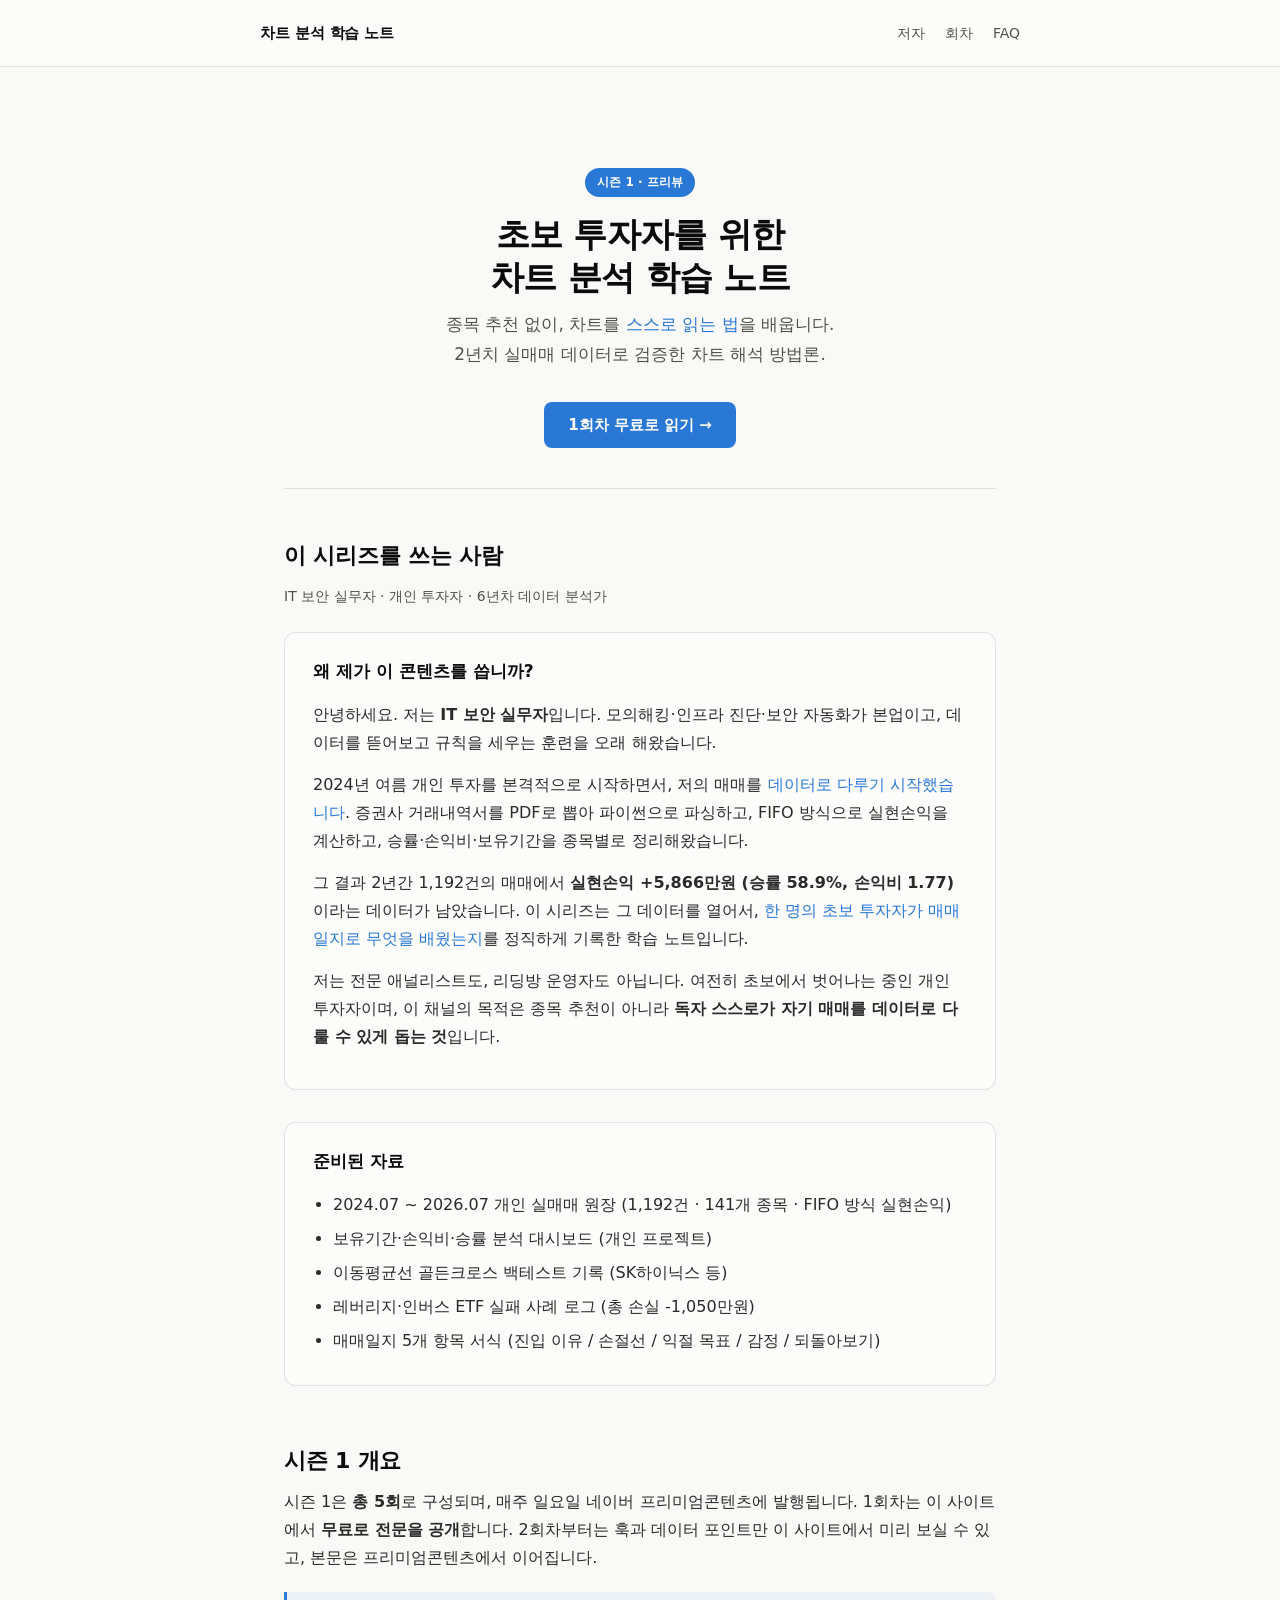
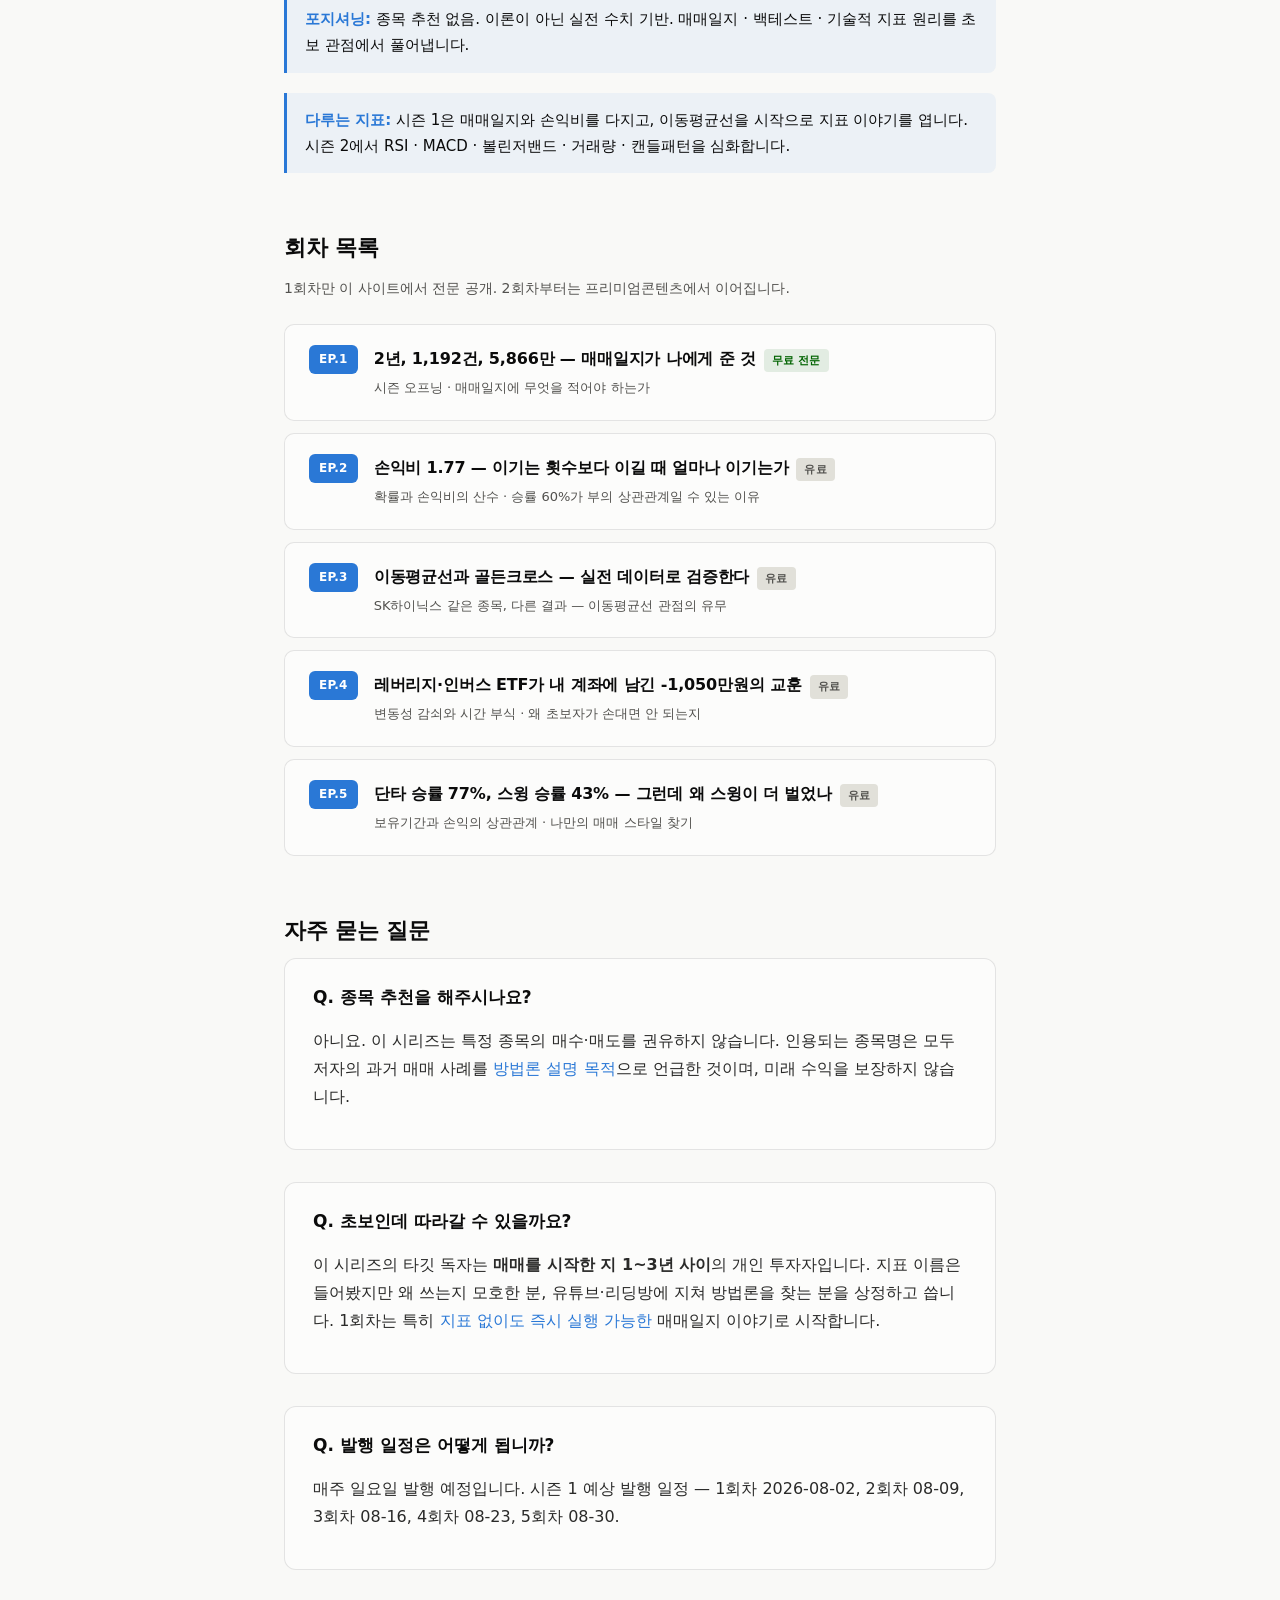
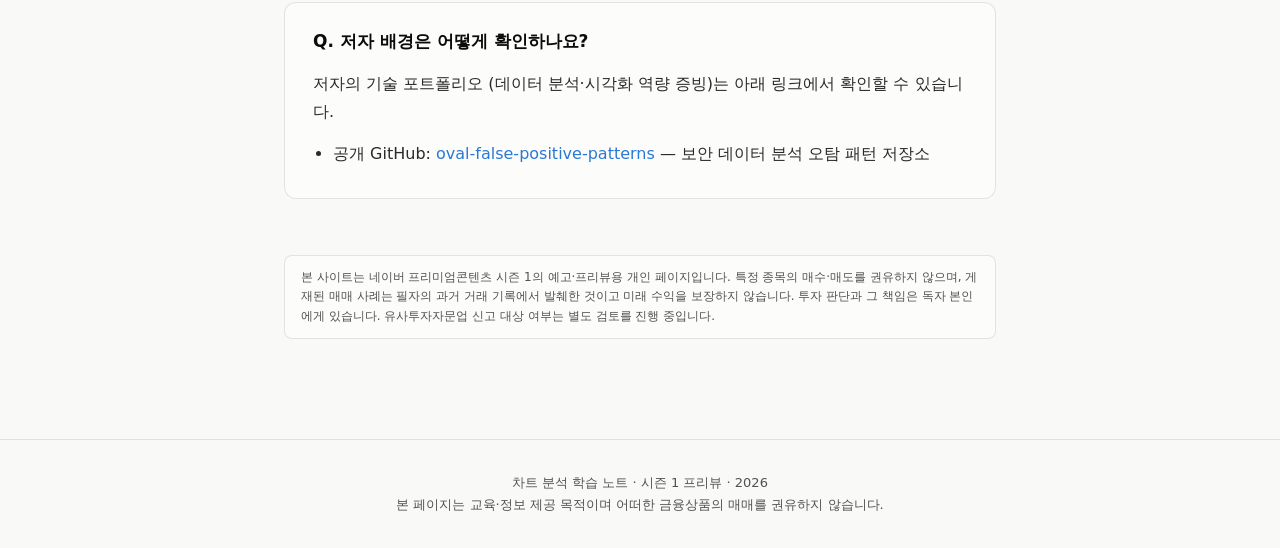
==== index.html @ c4fb6ee7 "Initial commit: 시즌 1 프리뷰 사이트 - index.html: 랜딩 (저자 소개 + 시즌 개요 + 5회 목차 + FAQ) - ep1.html: EP.1 무료 전문 (" ====
<!DOCTYPE html>
<html lang="ko">
<head>
<meta charset="UTF-8" />
<meta name="viewport" content="width=device-width, initial-scale=1.0" />
<title>차트 분석 학습 노트 · 시즌 1 프리뷰</title>
<meta name="description" content="네이버 프리미엄콘텐츠 시즌 1 예고 페이지. 초보 투자자를 위한 차트 분석과 매매일지 학습 노트. 종목 추천 없이 방법론에 집중합니다." />
<link rel="stylesheet" href="style.css" />
</head>
<body>

<header class="site-header">
  <div class="site-header-inner">
    <div class="brand"><a href="./">차트 분석 학습 노트</a></div>
    <nav>
      <a href="#author">저자</a>
      <a href="#episodes">회차</a>
      <a href="#faq">FAQ</a>
    </nav>
  </div>
</header>

<div class="wrap">

  <!-- Hero -->
  <section class="hero">
    <span class="tag">시즌 1 · 프리뷰</span>
    <h1>초보 투자자를 위한<br />차트 분석 학습 노트</h1>
    <p class="subtitle">종목 추천 없이, 차트를 <em style="color:var(--accent);font-style:normal;">스스로 읽는 법</em>을 배웁니다.<br />2년치 실매매 데이터로 검증한 차트 해석 방법론.</p>
    <a href="ep1.html" class="cta">1회차 무료로 읽기 →</a>
  </section>

  <!-- Author -->
  <section class="section" id="author">
    <h2>이 시리즈를 쓰는 사람</h2>
    <p class="section-sub">IT 보안 실무자 · 개인 투자자 · 6년차 데이터 분석가</p>

    <div class="author-card">
      <h3>왜 제가 이 콘텐츠를 씁니까?</h3>
      <p>안녕하세요. 저는 <strong>IT 보안 실무자</strong>입니다. 모의해킹·인프라 진단·보안 자동화가 본업이고, 데이터를 뜯어보고 규칙을 세우는 훈련을 오래 해왔습니다.</p>
      <p>2024년 여름 개인 투자를 본격적으로 시작하면서, 저의 매매를 <em style="color:var(--accent);font-style:normal;">데이터로 다루기 시작했습니다</em>. 증권사 거래내역서를 PDF로 뽑아 파이썬으로 파싱하고, FIFO 방식으로 실현손익을 계산하고, 승률·손익비·보유기간을 종목별로 정리해왔습니다.</p>
      <p>그 결과 2년간 1,192건의 매매에서 <strong>실현손익 +5,866만원 (승률 58.9%, 손익비 1.77)</strong>이라는 데이터가 남았습니다. 이 시리즈는 그 데이터를 열어서, <em style="color:var(--accent);font-style:normal;">한 명의 초보 투자자가 매매일지로 무엇을 배웠는지</em>를 정직하게 기록한 학습 노트입니다.</p>
      <p>저는 전문 애널리스트도, 리딩방 운영자도 아닙니다. 여전히 초보에서 벗어나는 중인 개인 투자자이며, 이 채널의 목적은 종목 추천이 아니라 <strong>독자 스스로가 자기 매매를 데이터로 다룰 수 있게 돕는 것</strong>입니다.</p>
    </div>

    <div class="author-card">
      <h3>준비된 자료</h3>
      <ul>
        <li>2024.07 ~ 2026.07 개인 실매매 원장 (1,192건 · 141개 종목 · FIFO 방식 실현손익)</li>
        <li>보유기간·손익비·승률 분석 대시보드 (개인 프로젝트)</li>
        <li>이동평균선 골든크로스 백테스트 기록 (SK하이닉스 등)</li>
        <li>레버리지·인버스 ETF 실패 사례 로그 (총 손실 -1,050만원)</li>
        <li>매매일지 5개 항목 서식 (진입 이유 / 손절선 / 익절 목표 / 감정 / 되돌아보기)</li>
      </ul>
    </div>
  </section>

  <!-- Series overview -->
  <section class="section">
    <h2>시즌 1 개요</h2>
    <p>시즌 1은 <strong>총 5회</strong>로 구성되며, 매주 일요일 네이버 프리미엄콘텐츠에 발행됩니다. 1회차는 이 사이트에서 <strong>무료로 전문을 공개</strong>합니다. 2회차부터는 훅과 데이터 포인트만 이 사이트에서 미리 보실 수 있고, 본문은 프리미엄콘텐츠에서 이어집니다.</p>

    <div class="callout">
      <strong>포지셔닝:</strong> 종목 추천 없음. 이론이 아닌 실전 수치 기반. 매매일지 · 백테스트 · 기술적 지표 원리를 초보 관점에서 풀어냅니다.
    </div>

    <div class="callout">
      <strong>다루는 지표:</strong> 시즌 1은 매매일지와 손익비를 다지고, 이동평균선을 시작으로 지표 이야기를 엽니다. 시즌 2에서 RSI · MACD · 볼린저밴드 · 거래량 · 캔들패턴을 심화합니다.
    </div>
  </section>

  <!-- Episodes -->
  <section class="section" id="episodes">
    <h2>회차 목록</h2>
    <p class="section-sub">1회차만 이 사이트에서 전문 공개. 2회차부터는 프리미엄콘텐츠에서 이어집니다.</p>

    <ul class="ep-list">
      <li>
        <span class="ep-num">EP.1</span>
        <div class="ep-body">
          <p class="ep-title"><a href="ep1.html">2년, 1,192건, 5,866만 — 매매일지가 나에게 준 것</a><span class="ep-badge free">무료 전문</span></p>
          <p class="ep-meta">시즌 오프닝 · 매매일지에 무엇을 적어야 하는가</p>
        </div>
      </li>
      <li>
        <span class="ep-num">EP.2</span>
        <div class="ep-body">
          <p class="ep-title"><a href="episodes.html#ep2">손익비 1.77 — 이기는 횟수보다 이길 때 얼마나 이기는가</a><span class="ep-badge paid">유료</span></p>
          <p class="ep-meta">확률과 손익비의 산수 · 승률 60%가 부의 상관관계일 수 있는 이유</p>
        </div>
      </li>
      <li>
        <span class="ep-num">EP.3</span>
        <div class="ep-body">
          <p class="ep-title"><a href="episodes.html#ep3">이동평균선과 골든크로스 — 실전 데이터로 검증한다</a><span class="ep-badge paid">유료</span></p>
          <p class="ep-meta">SK하이닉스 같은 종목, 다른 결과 — 이동평균선 관점의 유무</p>
        </div>
      </li>
      <li>
        <span class="ep-num">EP.4</span>
        <div class="ep-body">
          <p class="ep-title"><a href="episodes.html#ep4">레버리지·인버스 ETF가 내 계좌에 남긴 -1,050만원의 교훈</a><span class="ep-badge paid">유료</span></p>
          <p class="ep-meta">변동성 감쇠와 시간 부식 · 왜 초보자가 손대면 안 되는지</p>
        </div>
      </li>
      <li>
        <span class="ep-num">EP.5</span>
        <div class="ep-body">
          <p class="ep-title"><a href="episodes.html#ep5">단타 승률 77%, 스윙 승률 43% — 그런데 왜 스윙이 더 벌었나</a><span class="ep-badge paid">유료</span></p>
          <p class="ep-meta">보유기간과 손익의 상관관계 · 나만의 매매 스타일 찾기</p>
        </div>
      </li>
    </ul>
  </section>

  <!-- FAQ -->
  <section class="section" id="faq">
    <h2>자주 묻는 질문</h2>

    <div class="author-card">
      <h3>Q. 종목 추천을 해주시나요?</h3>
      <p>아니요. 이 시리즈는 특정 종목의 매수·매도를 권유하지 않습니다. 인용되는 종목명은 모두 저자의 과거 매매 사례를 <em style="color:var(--accent);font-style:normal;">방법론 설명 목적</em>으로 언급한 것이며, 미래 수익을 보장하지 않습니다.</p>
    </div>

    <div class="author-card">
      <h3>Q. 초보인데 따라갈 수 있을까요?</h3>
      <p>이 시리즈의 타깃 독자는 <strong>매매를 시작한 지 1~3년 사이</strong>의 개인 투자자입니다. 지표 이름은 들어봤지만 왜 쓰는지 모호한 분, 유튜브·리딩방에 지쳐 방법론을 찾는 분을 상정하고 씁니다. 1회차는 특히 <em style="color:var(--accent);font-style:normal;">지표 없이도 즉시 실행 가능한</em> 매매일지 이야기로 시작합니다.</p>
    </div>

    <div class="author-card">
      <h3>Q. 발행 일정은 어떻게 됩니까?</h3>
      <p>매주 일요일 발행 예정입니다. 시즌 1 예상 발행 일정 — 1회차 2026-08-02, 2회차 08-09, 3회차 08-16, 4회차 08-23, 5회차 08-30.</p>
    </div>

    <div class="author-card">
      <h3>Q. 저자 배경은 어떻게 확인하나요?</h3>
      <p>저자의 기술 포트폴리오 (데이터 분석·시각화 역량 증빙)는 아래 링크에서 확인할 수 있습니다.</p>
      <ul>
        <li>공개 GitHub: <a href="https://github.com/takesur/oval-false-positive-patterns" target="_blank" rel="noopener">oval-false-positive-patterns</a> — 보안 데이터 분석 오탐 패턴 저장소</li>
      </ul>
    </div>
  </section>

  <!-- Disclaimer -->
  <div class="disclaimer">
    본 사이트는 네이버 프리미엄콘텐츠 시즌 1의 예고·프리뷰용 개인 페이지입니다. 특정 종목의 매수·매도를 권유하지 않으며, 게재된 매매 사례는 필자의 과거 거래 기록에서 발췌한 것이고 미래 수익을 보장하지 않습니다. 투자 판단과 그 책임은 독자 본인에게 있습니다. 유사투자자문업 신고 대상 여부는 별도 검토를 진행 중입니다.
  </div>

</div>

<footer class="site-footer">
  차트 분석 학습 노트 · 시즌 1 프리뷰 &middot; 2026<br />
  본 페이지는 교육·정보 제공 목적이며 어떠한 금융상품의 매매를 권유하지 않습니다.
</footer>

</body>
</html>
---- style.css ----
:root {
  --surface-1: #fcfcfb;
  --page: #f9f9f7;
  --ink-1: #0b0b0b;
  --ink-2: #2a2a29;
  --ink-3: #52514e;
  --grid: #e1e0d9;
  --border: rgba(11, 11, 11, 0.10);
  --accent: #2a78d6;
  --good: #006300;
  --bad: #d03b3b;
  --warn: #eda100;
}
@media (prefers-color-scheme: dark) {
  :root {
    --surface-1: #1a1a19;
    --page: #0d0d0d;
    --ink-1: #f4f4f0;
    --ink-2: #d8d7d0;
    --ink-3: #a5a49d;
    --grid: #2c2c2a;
    --border: rgba(255, 255, 255, 0.10);
    --accent: #3987e5;
    --good: #0ca30c;
    --bad: #e66767;
    --warn: #fab219;
  }
}
* { box-sizing: border-box; }
html, body {
  margin: 0; padding: 0;
  background: var(--page); color: var(--ink-2);
  font-family: system-ui, -apple-system, "Segoe UI", "Malgun Gothic", sans-serif;
  line-height: 1.75; font-size: 16px;
}
a { color: var(--accent); text-decoration: none; }
a:hover { text-decoration: underline; }

.wrap { max-width: 760px; margin: 0 auto; padding: 40px 24px 100px; }

/* ------- Site header (all pages) ------- */
.site-header {
  border-bottom: 1px solid var(--grid);
  padding: 20px 24px;
  background: var(--surface-1);
  margin-bottom: 0;
}
.site-header-inner {
  max-width: 760px; margin: 0 auto;
  display: flex; justify-content: space-between; align-items: center;
  flex-wrap: wrap; gap: 12px;
}
.site-header .brand {
  font-size: 15px; font-weight: 700; color: var(--ink-1);
  letter-spacing: -0.01em;
}
.site-header .brand a { color: inherit; }
.site-header nav { display: flex; gap: 20px; font-size: 14px; }
.site-header nav a { color: var(--ink-3); }
.site-header nav a:hover { color: var(--accent); }

/* ------- Hero / Landing ------- */
.hero { text-align: center; padding: 60px 0 40px; border-bottom: 1px solid var(--grid); margin-bottom: 48px; }
.hero .tag {
  display: inline-block; background: var(--accent); color: white;
  font-size: 12px; padding: 4px 12px; border-radius: 20px;
  font-weight: 600; margin-bottom: 16px;
}
.hero h1 {
  font-size: 34px; font-weight: 700; margin: 0 0 12px;
  letter-spacing: -0.02em; line-height: 1.25; color: var(--ink-1);
}
.hero p.subtitle { font-size: 17px; color: var(--ink-3); margin: 0 0 24px; }
.hero .cta {
  display: inline-block; background: var(--accent); color: white;
  padding: 10px 24px; border-radius: 8px;
  font-size: 15px; font-weight: 600; margin-top: 8px;
}
.hero .cta:hover { text-decoration: none; opacity: 0.9; }

/* ------- Section ------- */
.section { margin-bottom: 56px; }
.section h2 {
  font-size: 22px; margin: 0 0 8px; letter-spacing: -0.01em; color: var(--ink-1);
}
.section .section-sub { color: var(--ink-3); font-size: 14px; margin: 0 0 24px; }
.section p { margin: 0 0 14px; color: var(--ink-2); }

/* ------- Author profile ------- */
.author-card {
  background: var(--surface-1); border: 1px solid var(--border);
  border-radius: 12px; padding: 24px 28px; margin-bottom: 32px;
}
.author-card h3 { font-size: 17px; margin: 0 0 14px; color: var(--ink-1); }
.author-card ul { margin: 0; padding-left: 20px; }
.author-card li { margin-bottom: 6px; }

/* ------- Episode list on landing ------- */
.ep-list { list-style: none; padding: 0; margin: 0; }
.ep-list li {
  background: var(--surface-1); border: 1px solid var(--border);
  border-radius: 10px; padding: 20px 24px; margin-bottom: 12px;
  display: flex; align-items: flex-start; gap: 16px;
}
.ep-list .ep-num {
  flex-shrink: 0; background: var(--accent); color: white;
  font-size: 12px; font-weight: 700;
  padding: 4px 10px; border-radius: 6px; letter-spacing: 0.02em;
}
.ep-list .ep-body { flex: 1; }
.ep-list .ep-title {
  font-size: 16px; font-weight: 600; color: var(--ink-1);
  margin: 0 0 4px; letter-spacing: -0.01em;
}
.ep-list .ep-title a { color: inherit; }
.ep-list .ep-meta { font-size: 13px; color: var(--ink-3); margin: 0; }
.ep-list .ep-badge {
  display: inline-block; font-size: 11px; padding: 2px 8px;
  border-radius: 4px; margin-left: 8px; font-weight: 600;
  letter-spacing: 0.02em;
}
.ep-list .ep-badge.free { background: rgba(0,99,0,0.10); color: var(--good); }
.ep-list .ep-badge.paid { background: var(--grid); color: var(--ink-3); }

/* ------- Article (episode pages) ------- */
article { margin-bottom: 40px; }
article .meta { color: var(--ink-3); font-size: 13px; margin-bottom: 8px; letter-spacing: 0.02em; }
article h1 { font-size: 28px; font-weight: 700; margin: 0 0 8px; letter-spacing: -0.02em; line-height: 1.35; color: var(--ink-1); }
article .subtitle { font-size: 15px; color: var(--ink-3); margin: 0 0 32px; }
article h3 { font-size: 19px; font-weight: 700; margin: 36px 0 12px; letter-spacing: -0.01em; color: var(--ink-1); }
article p { margin: 0 0 16px; color: var(--ink-2); }
article strong { color: var(--ink-1); font-weight: 600; }
article em { font-style: normal; color: var(--accent); font-weight: 500; }
article ul, article ol { color: var(--ink-2); padding-left: 24px; }
article ul li, article ol li { margin-bottom: 6px; }

.lead { font-size: 17px; color: var(--ink-1); font-weight: 500; }

.callout {
  background: rgba(42,120,214,0.06); border-left: 3px solid var(--accent);
  padding: 14px 18px; margin: 20px 0; border-radius: 0 8px 8px 0;
  font-size: 15px; color: var(--ink-1);
}
.callout strong { color: var(--accent); }

.caution {
  background: rgba(208,59,59,0.06); border-left: 3px solid var(--bad);
  padding: 14px 18px; margin: 20px 0; border-radius: 0 8px 8px 0;
  font-size: 14px; color: var(--ink-1);
}
.caution strong { color: var(--bad); }

.data-box {
  background: var(--surface-1); border: 1px solid var(--border);
  border-radius: 10px; padding: 16px 20px; margin: 20px 0; font-size: 14px;
}
.data-box .lbl { color: var(--ink-3); font-size: 12px; letter-spacing: 0.03em; text-transform: uppercase; margin-bottom: 8px; }
.data-box table { width: 100%; border-collapse: collapse; font-variant-numeric: tabular-nums; }
.data-box td { padding: 6px 0; border-bottom: 1px solid var(--grid); }
.data-box tr:last-child td { border-bottom: none; }
.data-box td:last-child { text-align: right; font-weight: 600; color: var(--ink-1); }
.data-box td.pos { color: var(--good); }
.data-box td.neg { color: var(--bad); }

.disclaimer {
  font-size: 12px; color: var(--ink-3);
  background: var(--surface-1); border: 1px solid var(--border);
  border-radius: 8px; padding: 12px 16px; margin-top: 32px; line-height: 1.6;
}

.paywall {
  background: linear-gradient(180deg, transparent 0%, var(--surface-1) 40%);
  border: 1px solid var(--border); border-radius: 12px;
  padding: 48px 32px 32px; text-align: center; margin: 32px 0;
}
.paywall h3 { margin: 0 0 8px; color: var(--ink-1); font-size: 18px; }
.paywall p { color: var(--ink-3); font-size: 14px; margin: 0 0 20px; }
.paywall .cta {
  display: inline-block; background: var(--accent); color: white;
  padding: 10px 24px; border-radius: 8px;
  font-size: 14px; font-weight: 600;
}
.paywall .cta:hover { text-decoration: none; opacity: 0.9; }

/* ------- Footer ------- */
.site-footer {
  border-top: 1px solid var(--grid);
  padding: 32px 24px; text-align: center;
  font-size: 13px; color: var(--ink-3); line-height: 1.7;
}

/* ------- Back link ------- */
.back-link {
  display: inline-block; font-size: 14px; color: var(--ink-3);
  margin-bottom: 16px;
}
.back-link:hover { color: var(--accent); }
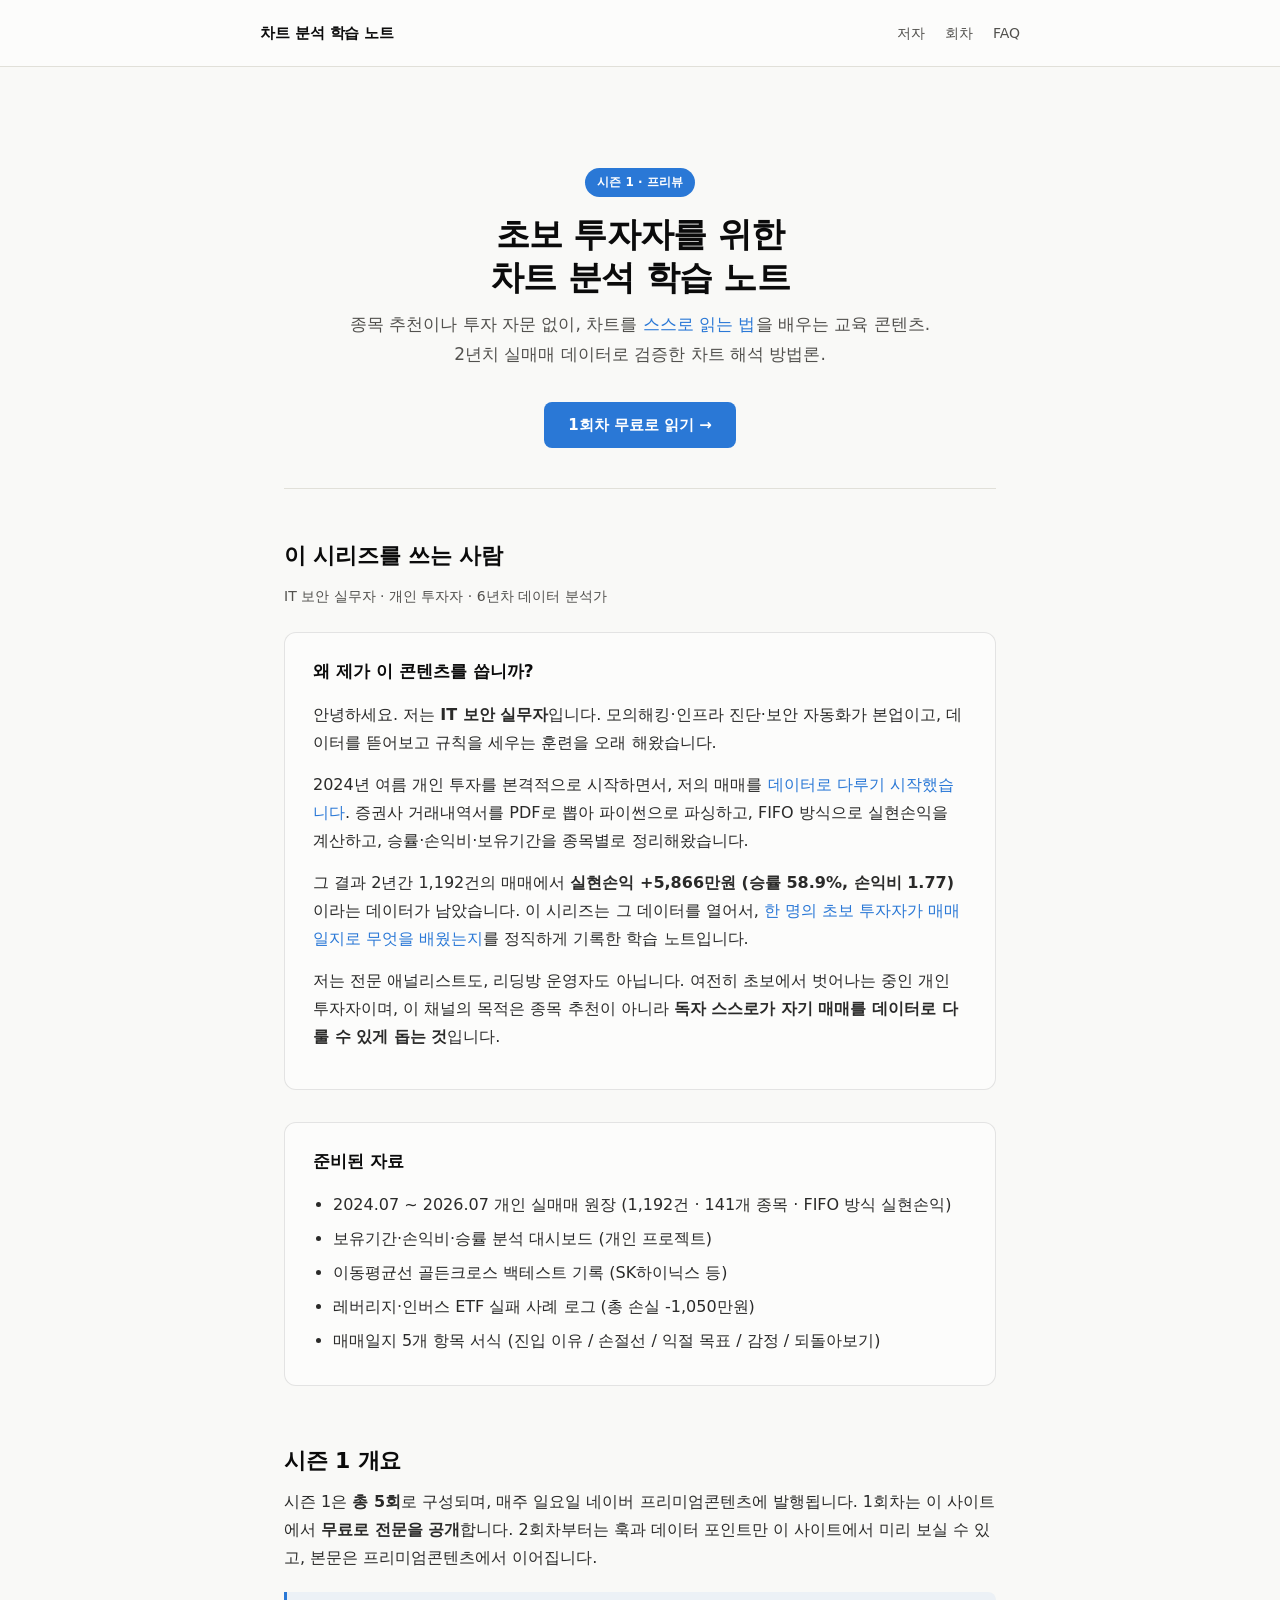
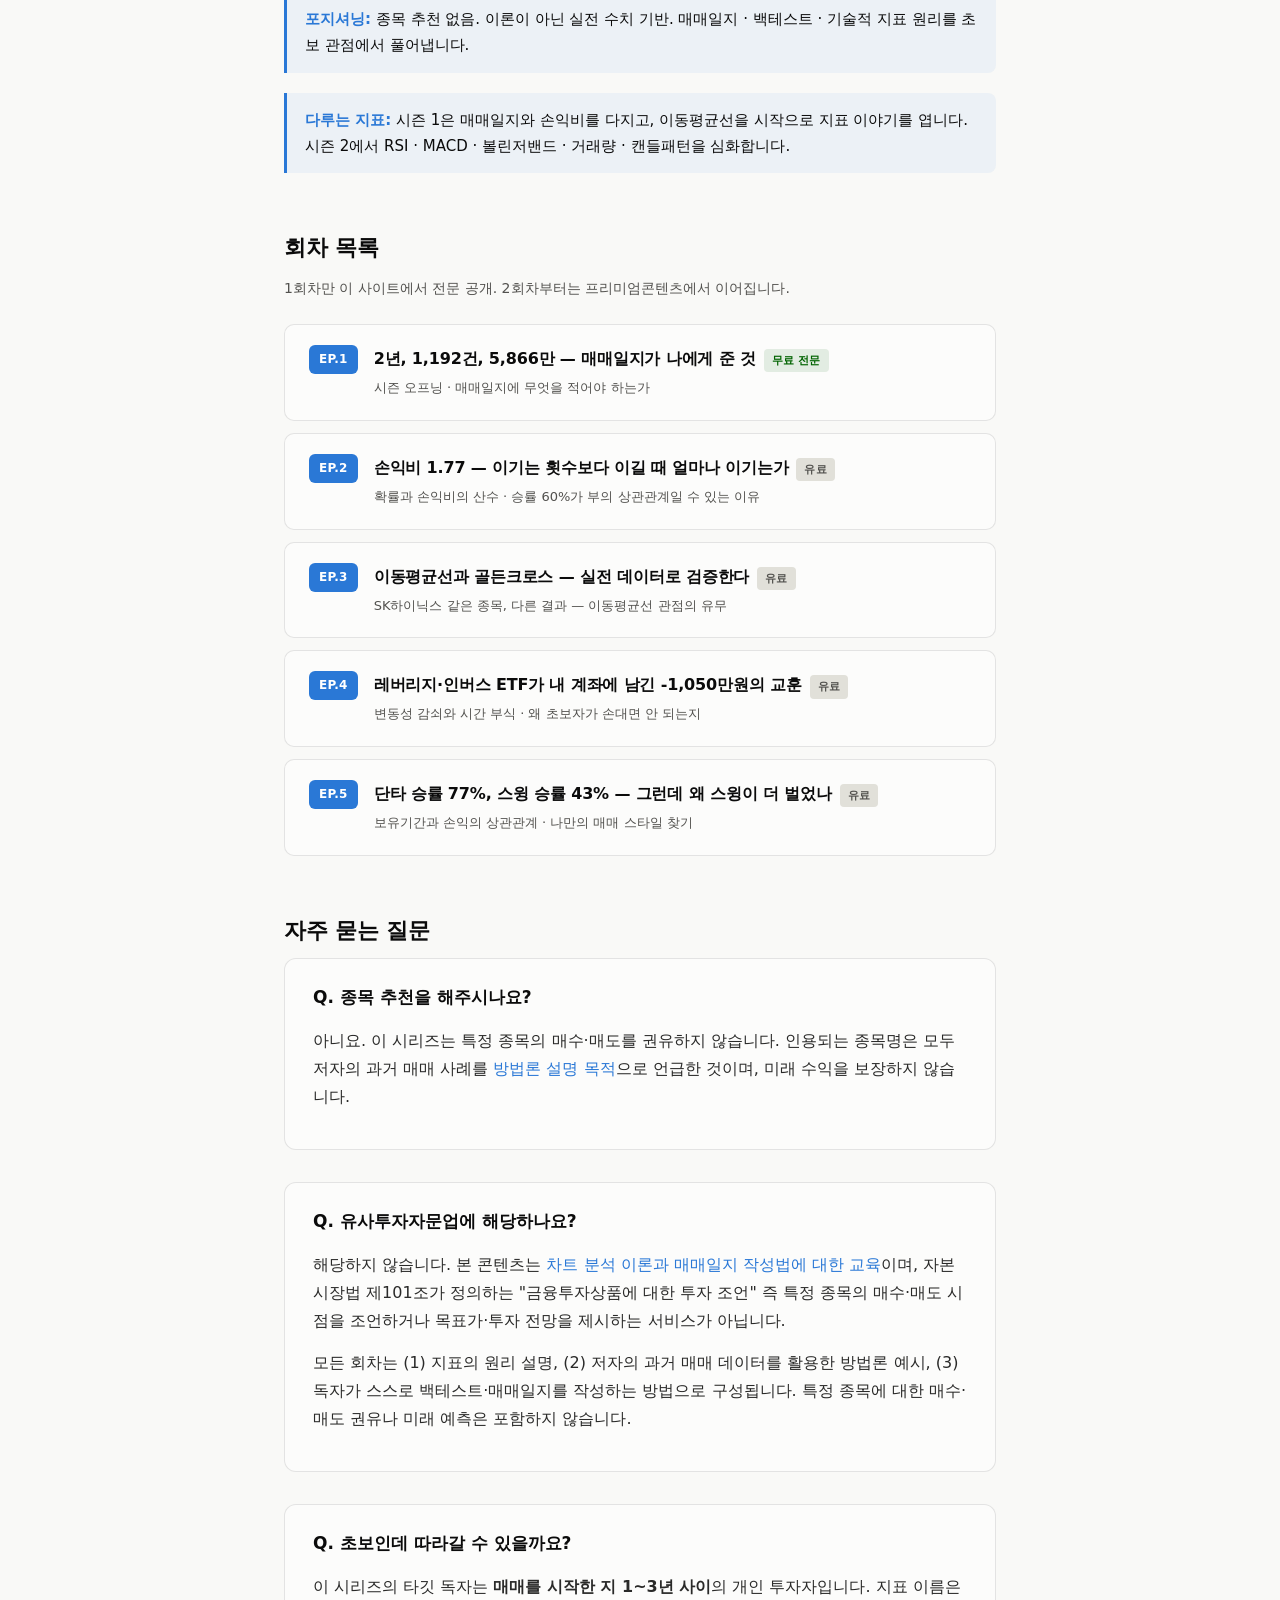
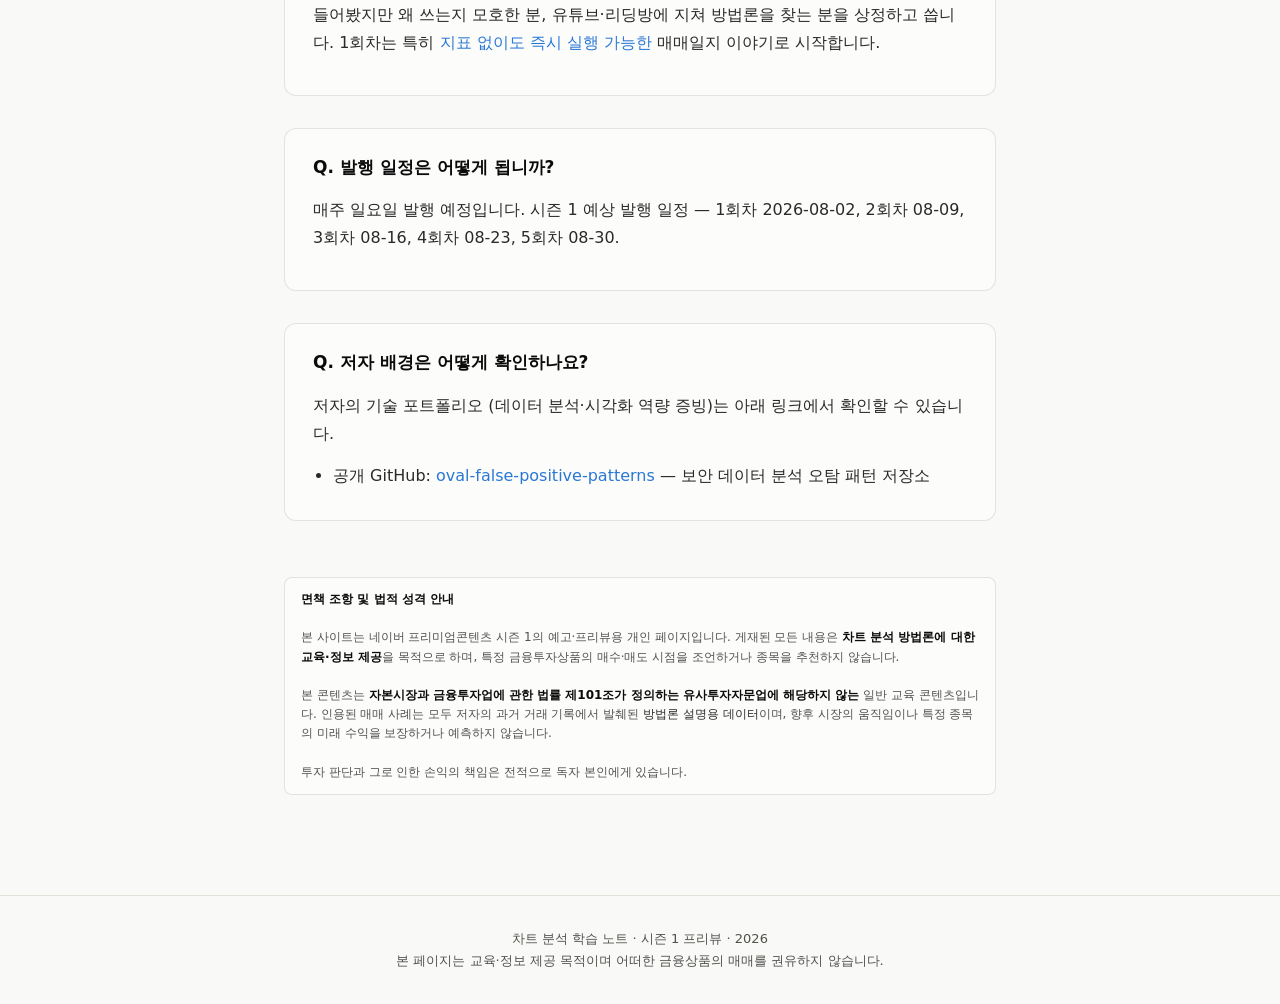
==== commit d162f671: "Strengthen disclaimer: clarify educational nature and non-advisory status - Add explicit statement t" ====
--- a/index.html
+++ b/index.html
@@ -26,7 +26,7 @@
   <section class="hero">
     <span class="tag">시즌 1 · 프리뷰</span>
     <h1>초보 투자자를 위한<br />차트 분석 학습 노트</h1>
-    <p class="subtitle">종목 추천 없이, 차트를 <em style="color:var(--accent);font-style:normal;">스스로 읽는 법</em>을 배웁니다.<br />2년치 실매매 데이터로 검증한 차트 해석 방법론.</p>
+    <p class="subtitle">종목 추천이나 투자 자문 없이, 차트를 <em style="color:var(--accent);font-style:normal;">스스로 읽는 법</em>을 배우는 교육 콘텐츠.<br />2년치 실매매 데이터로 검증한 차트 해석 방법론.</p>
     <a href="ep1.html" class="cta">1회차 무료로 읽기 →</a>
   </section>
 
@@ -123,6 +123,12 @@
     </div>
 
     <div class="author-card">
+      <h3>Q. 유사투자자문업에 해당하나요?</h3>
+      <p>해당하지 않습니다. 본 콘텐츠는 <em style="color:var(--accent);font-style:normal;">차트 분석 이론과 매매일지 작성법에 대한 교육</em>이며, 자본시장법 제101조가 정의하는 "금융투자상품에 대한 투자 조언" 즉 특정 종목의 매수·매도 시점을 조언하거나 목표가·투자 전망을 제시하는 서비스가 아닙니다.</p>
+      <p>모든 회차는 (1) 지표의 원리 설명, (2) 저자의 과거 매매 데이터를 활용한 방법론 예시, (3) 독자가 스스로 백테스트·매매일지를 작성하는 방법으로 구성됩니다. 특정 종목에 대한 매수·매도 권유나 미래 예측은 포함하지 않습니다.</p>
+    </div>
+
+    <div class="author-card">
       <h3>Q. 초보인데 따라갈 수 있을까요?</h3>
       <p>이 시리즈의 타깃 독자는 <strong>매매를 시작한 지 1~3년 사이</strong>의 개인 투자자입니다. 지표 이름은 들어봤지만 왜 쓰는지 모호한 분, 유튜브·리딩방에 지쳐 방법론을 찾는 분을 상정하고 씁니다. 1회차는 특히 <em style="color:var(--accent);font-style:normal;">지표 없이도 즉시 실행 가능한</em> 매매일지 이야기로 시작합니다.</p>
     </div>
@@ -143,7 +149,10 @@
 
   <!-- Disclaimer -->
   <div class="disclaimer">
-    본 사이트는 네이버 프리미엄콘텐츠 시즌 1의 예고·프리뷰용 개인 페이지입니다. 특정 종목의 매수·매도를 권유하지 않으며, 게재된 매매 사례는 필자의 과거 거래 기록에서 발췌한 것이고 미래 수익을 보장하지 않습니다. 투자 판단과 그 책임은 독자 본인에게 있습니다. 유사투자자문업 신고 대상 여부는 별도 검토를 진행 중입니다.
+    <strong style="color:var(--ink-1);">면책 조항 및 법적 성격 안내</strong><br /><br />
+    본 사이트는 네이버 프리미엄콘텐츠 시즌 1의 예고·프리뷰용 개인 페이지입니다. 게재된 모든 내용은 <strong style="color:var(--ink-1);">차트 분석 방법론에 대한 교육·정보 제공</strong>을 목적으로 하며, 특정 금융투자상품의 매수·매도 시점을 조언하거나 종목을 추천하지 않습니다.<br /><br />
+    본 콘텐츠는 <strong style="color:var(--ink-1);">자본시장과 금융투자업에 관한 법률 제101조가 정의하는 유사투자자문업에 해당하지 않는</strong> 일반 교육 콘텐츠입니다. 인용된 매매 사례는 모두 저자의 과거 거래 기록에서 발췌된 <em style="color:var(--ink-2);font-style:normal;">방법론 설명용 데이터</em>이며, 향후 시장의 움직임이나 특정 종목의 미래 수익을 보장하거나 예측하지 않습니다.<br /><br />
+    투자 판단과 그로 인한 손익의 책임은 전적으로 독자 본인에게 있습니다.
   </div>
 
 </div>
